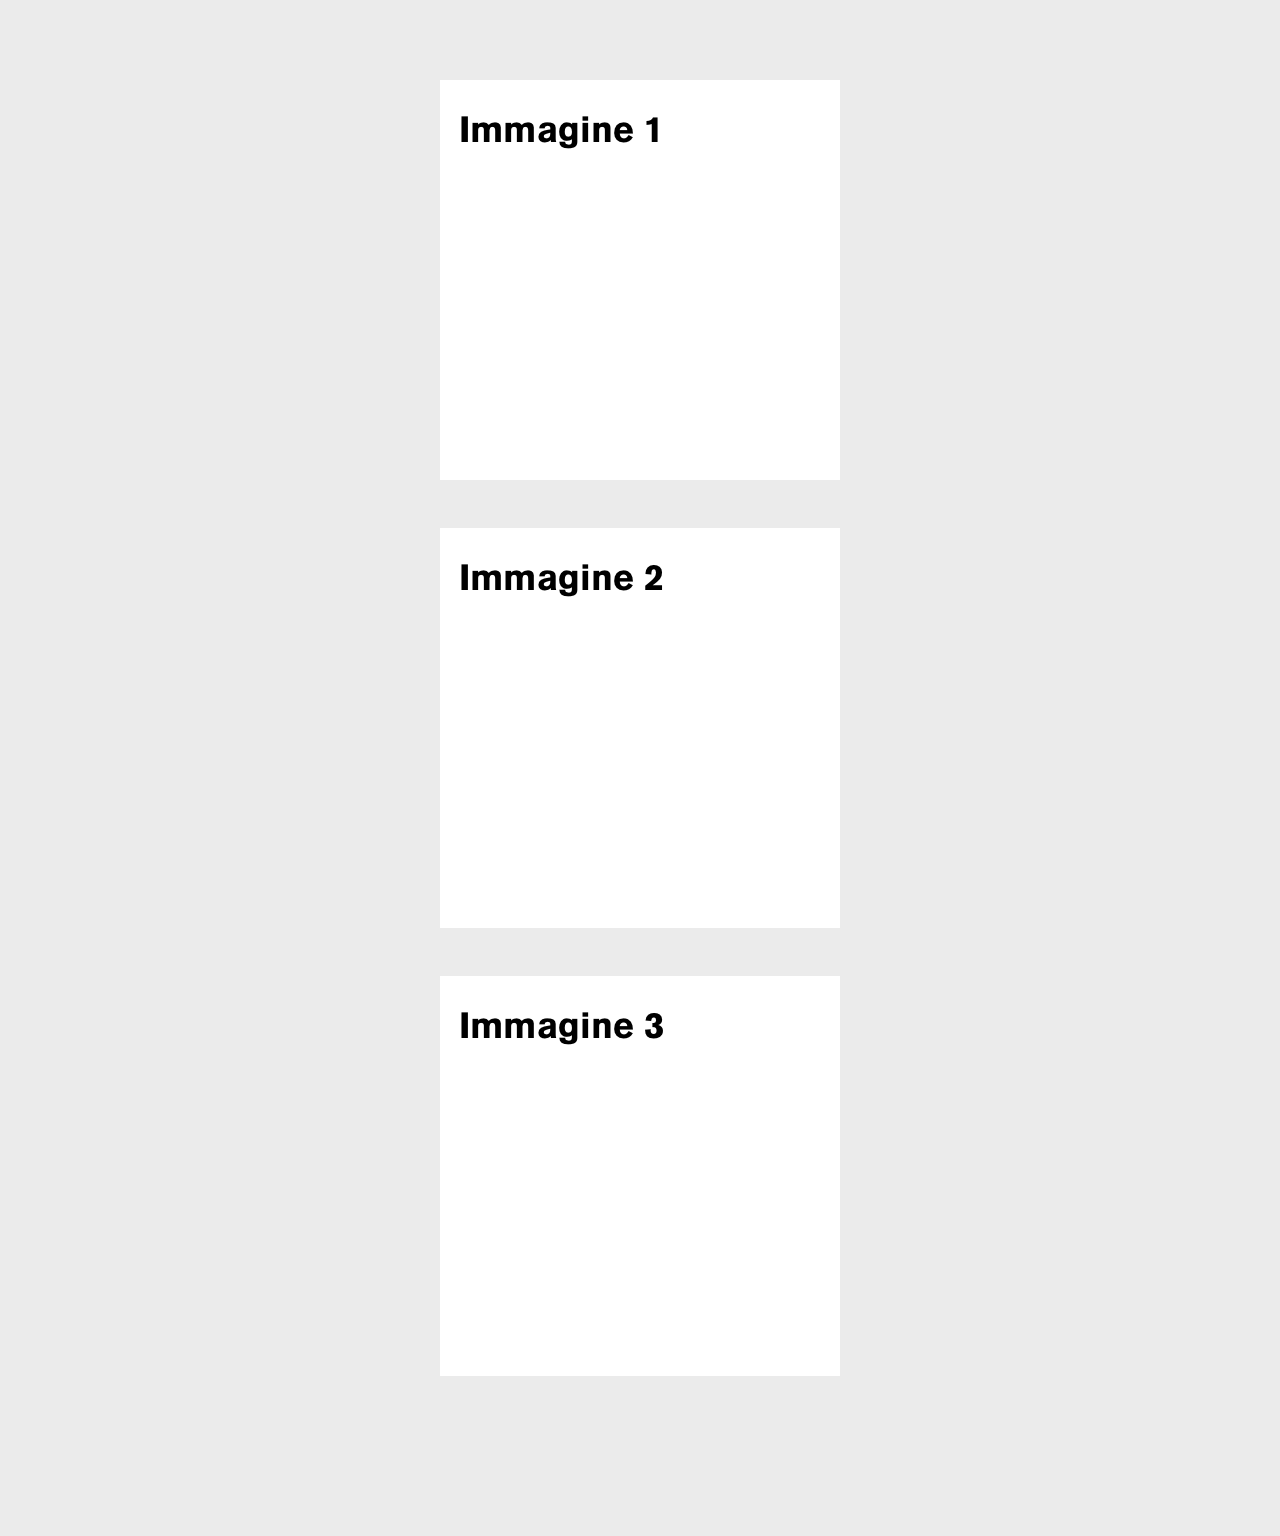
==== Esercizio_2A/Esercizio_2A.html @ 48455c52 "update" ====
<!DOCTYPE html>
<html>
<head>
	<meta charset="UTF-8"/>
	<meta name="author" content="Nome Cognome" />
	<title>Forma e senso</title>
	<style type="text/css">
		html{
			height:100%;
		}
		body{
			margin: 0;
			padding-top: 5em;
			padding-bottom: 10em;
			background-color: rgb(235,235,235);
			display: grid;
			width: 100%;
			grid-template-columns: 1fr;
			grid-row-gap: 3em;
			justify-items: center;
		}

	</style>
</head>
<body>
	<img src="img/immagine_1.png">
	<img src="img/immagine_2.png">
	<img src="img/immagine_3.png">
</body>
</html>
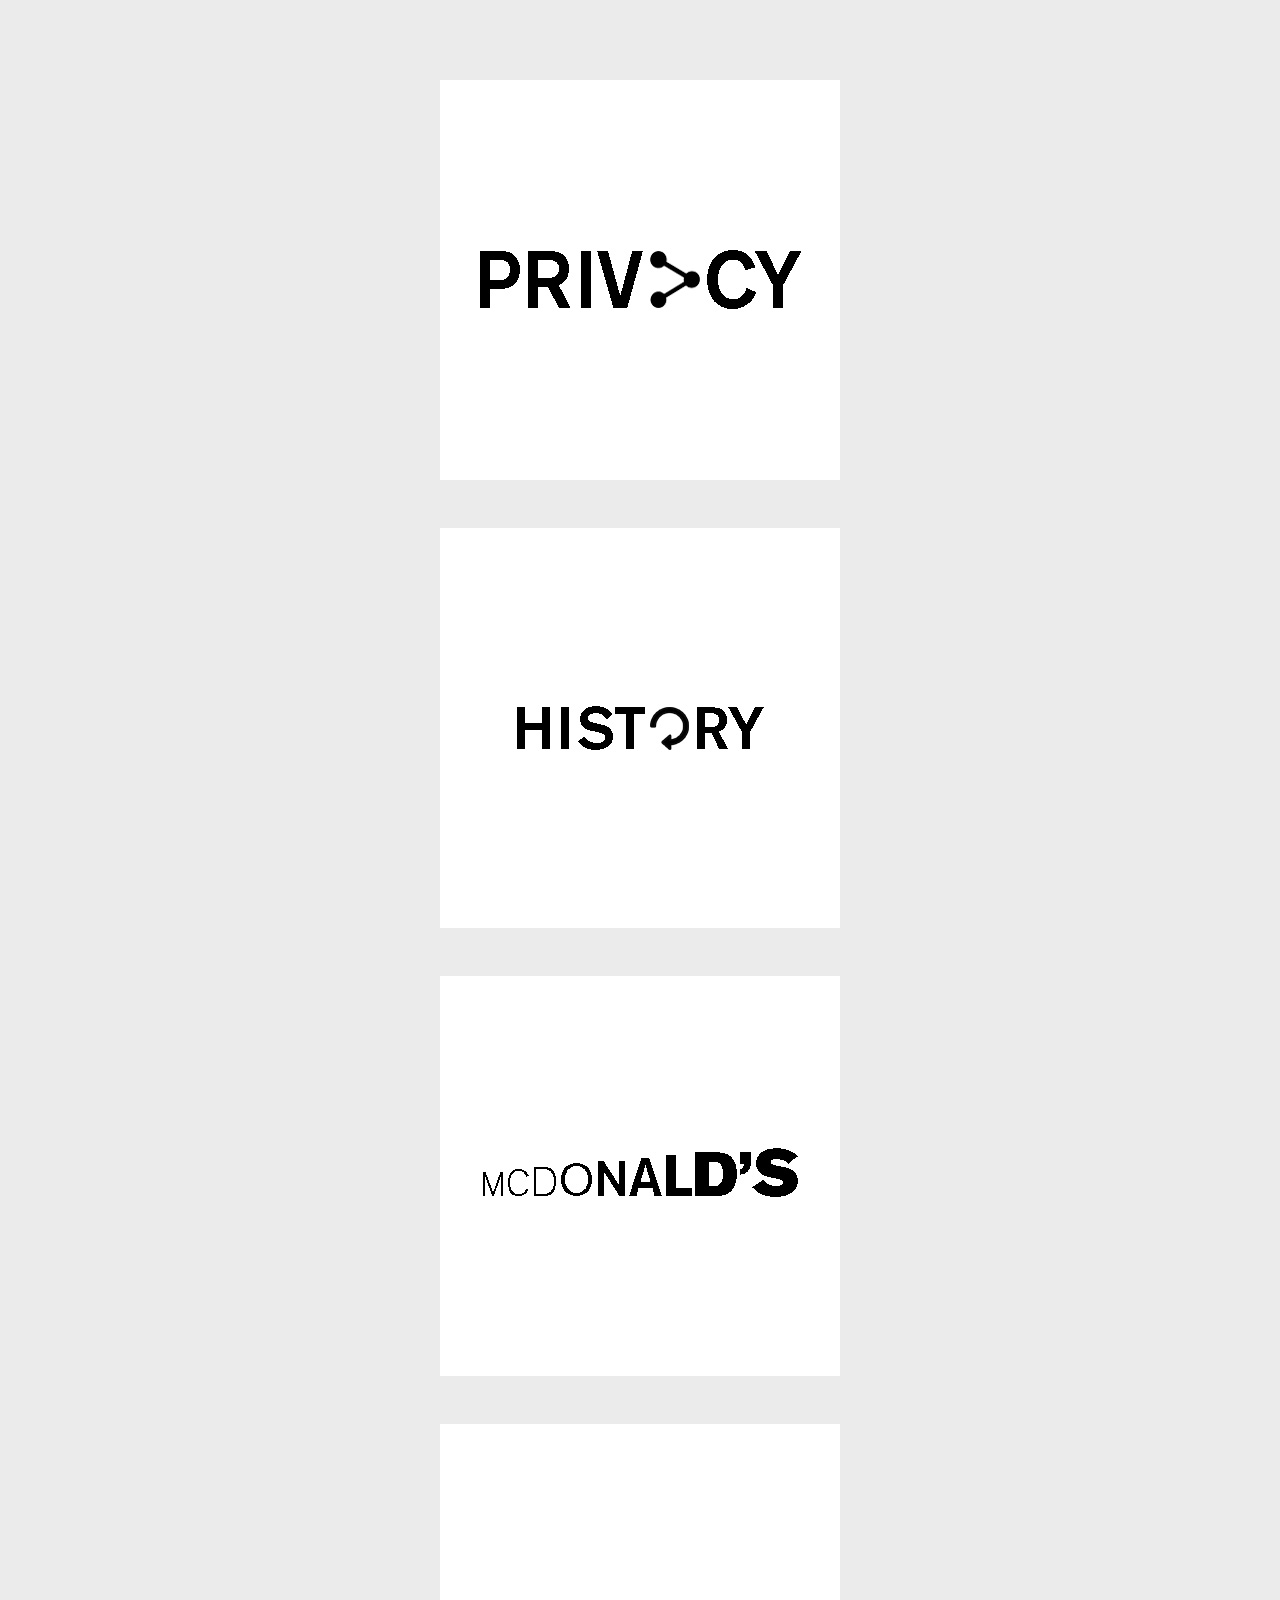
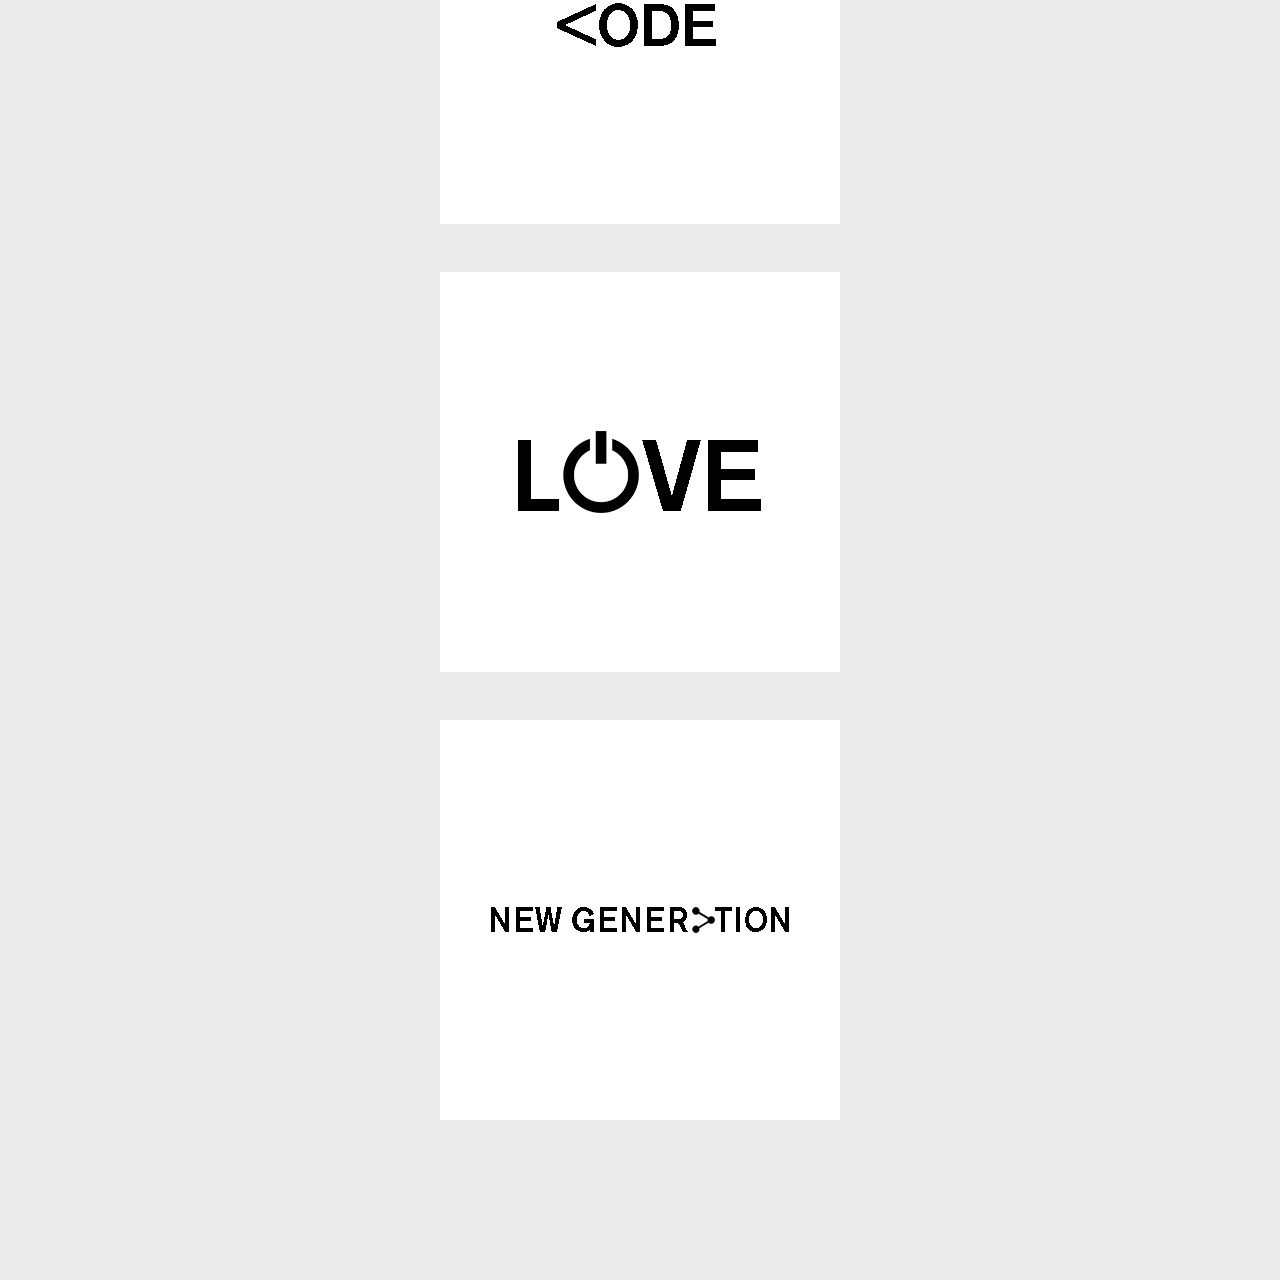
==== commit 7d7e6adb: "update" ====
--- a/Esercizio_2A/Esercizio_2A.html
+++ b/Esercizio_2A/Esercizio_2A.html
@@ -23,8 +23,11 @@
 	</style>
 </head>
 <body>
-	<img src="img/immagine_1.png">
-	<img src="img/immagine_2.png">
-	<img src="img/immagine_3.png">
+	<img src="img/1.jpg">
+	<img src="img/2.jpg">
+	<img src="img/3.jpg">
+	<img src="img/4.jpg">
+	<img src="img/5.jpg">
+	<img src="img/6.jpg">
 </body>
 </html>
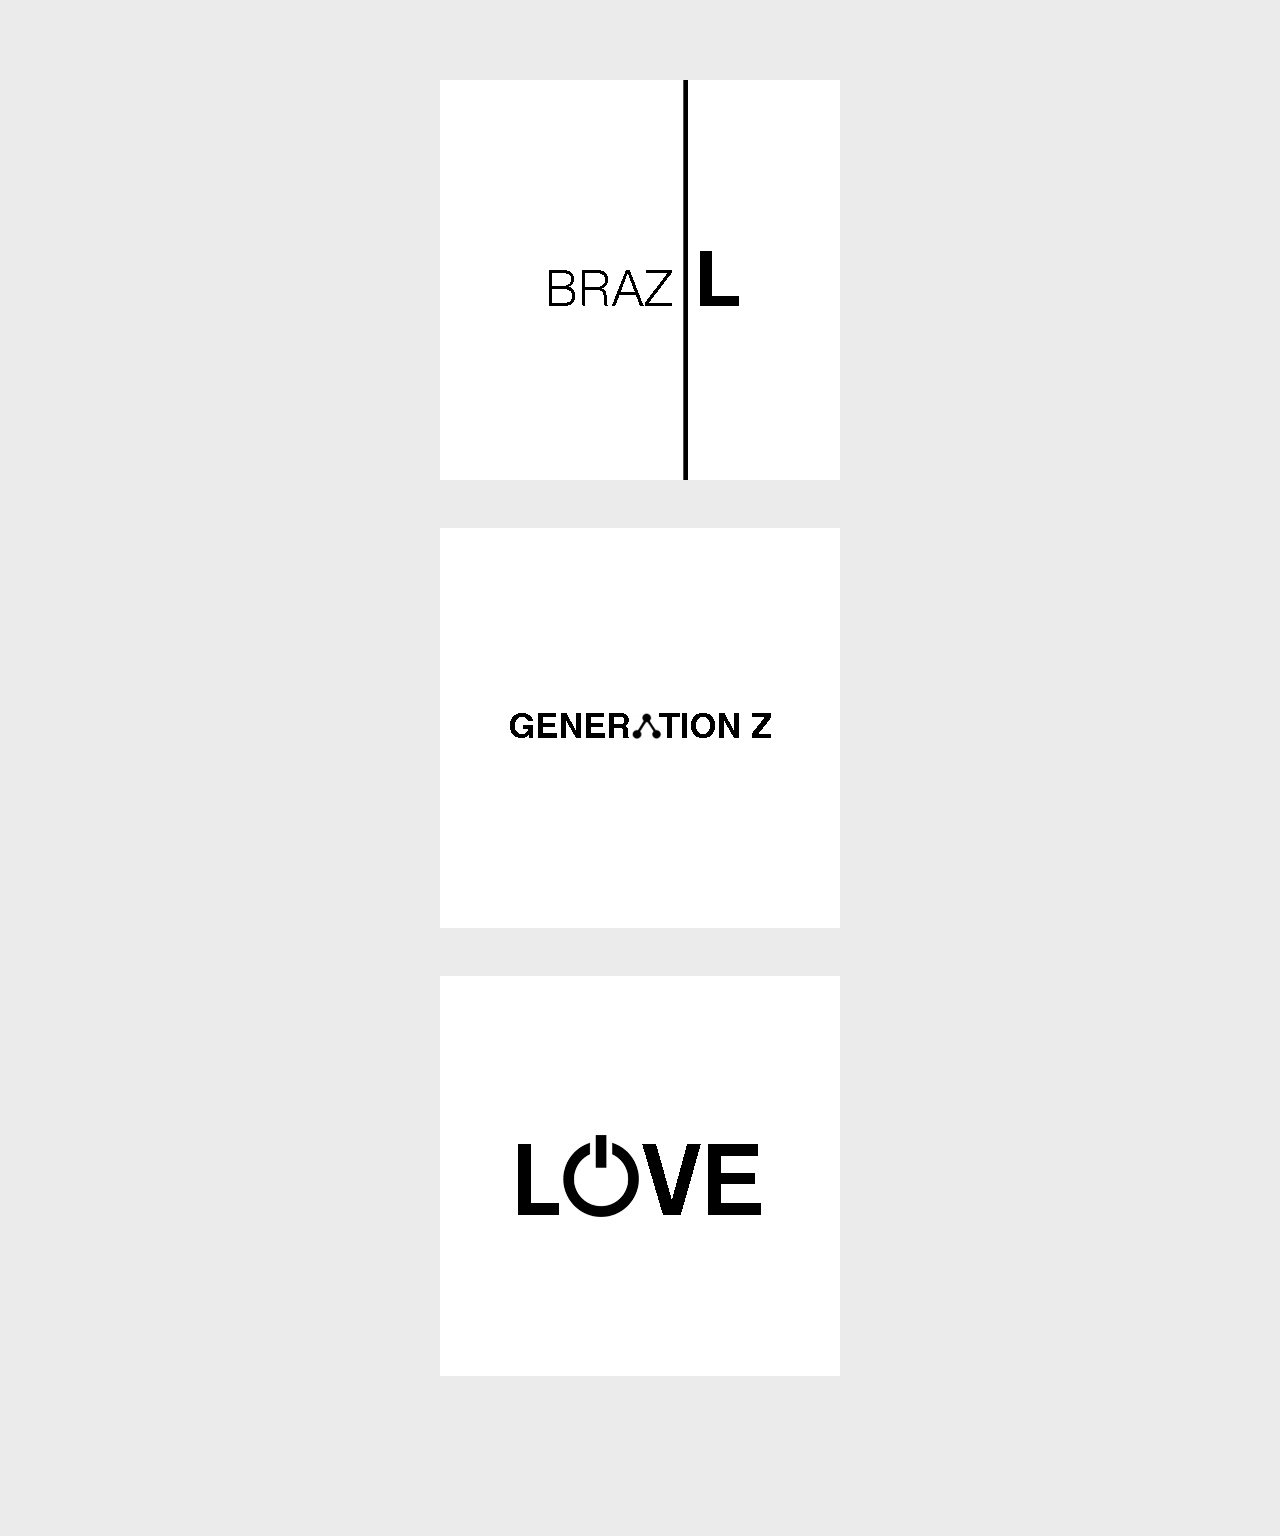
==== commit 30b8b25e: "update" ====
--- a/Esercizio_2A/Esercizio_2A.html
+++ b/Esercizio_2A/Esercizio_2A.html
@@ -26,8 +26,5 @@
 	<img src="img/1.jpg">
 	<img src="img/2.jpg">
 	<img src="img/3.jpg">
-	<img src="img/4.jpg">
-	<img src="img/5.jpg">
-	<img src="img/6.jpg">
 </body>
 </html>
